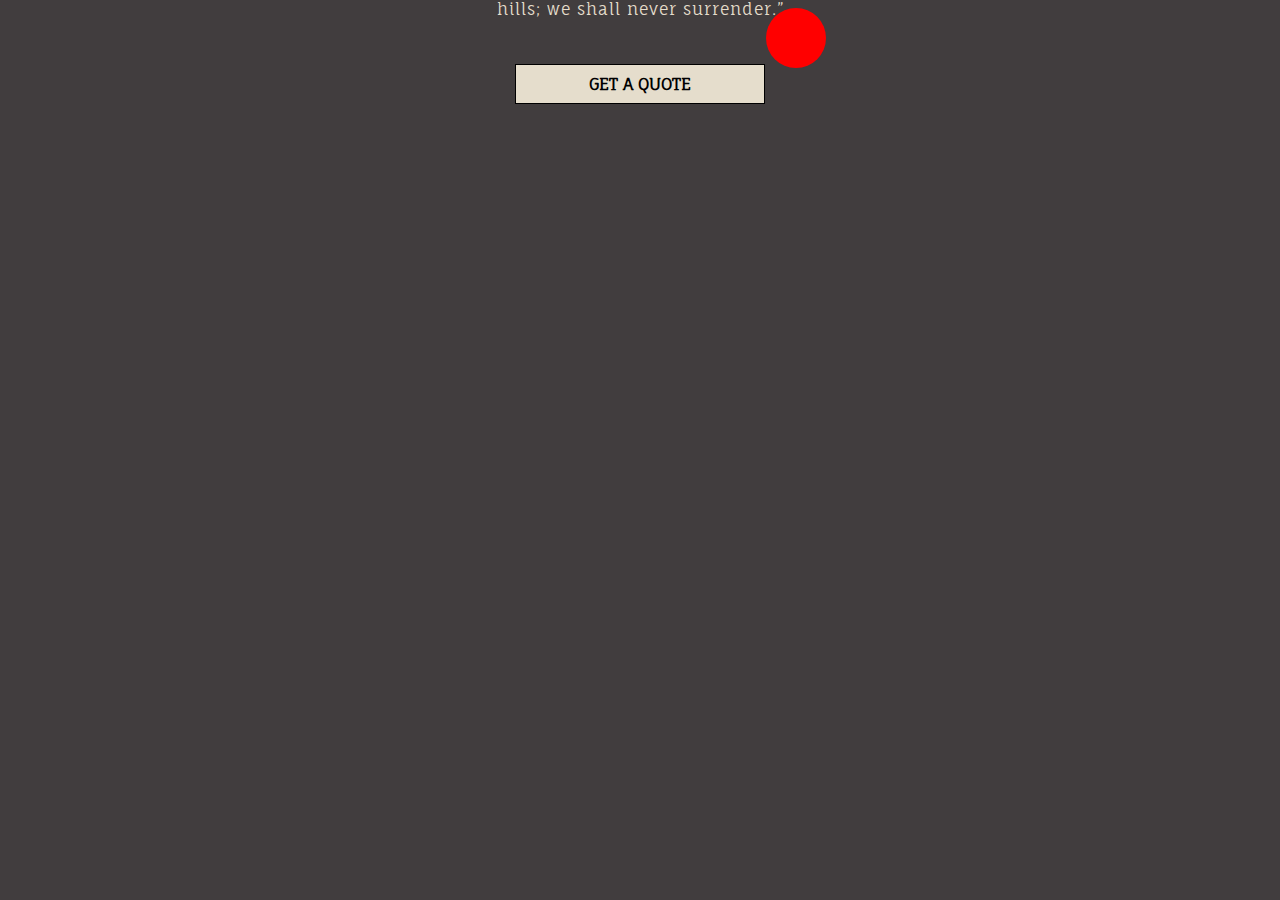
==== little light-big ideas/index.html @ b15c28a7 "Final CC for Javascript" ====
<!DOCTYPE html>
<html >
  <head>
    <meta charset="UTF-8">
    <title>Little Light With Big Ideas</title>
        <link href='http://fonts.googleapis.com/css?family=Fauna+One' rel='stylesheet' type='text/css'>
        <link rel="stylesheet" href="css/style.css">  
  </head>

  <body>

    <div class="chain"></div>
    <div class="main">
    
		      <img alt="light bulb" height="576" src="http://i57.tinypic.com/107kgfs.png" width="110" class="lightbulb">
          
    
      <!--If the API isn't working auto Loads  -->  
		      <h1 id="quote">&ldquo;We shall defend our island, whatever the cost may be, we shall fight on the beaches, we shall fight on the landing grounds, we shall fight in the fields and in the streets, we shall fight in the hills; we shall never surrender.&rdquo;</h1>
    
      <h1 id="author"></h1>
		
		      <button id="random">get a quote</button>
    
          
  <!--     <button class="freepik"><a href="http://www.freepik.com/free-vector/light-bulb-idea_764825.htm">Get a light bulb</a></button> -->
    
	   </div>
</body>
      <script src='http://cdnjs.cloudflare.com/ajax/libs/jquery/2.1.3/jquery.min.js'></script>
      <script src="js/index.js"></script>    
</html>
---- little light-big ideas/css/style.css ----
body {
font-family: 'Fauna One', serif;
background-color: #413d3e;
color: #e5ddcc;
}

button {
  width: 250px;
  display: inline-block;
  text-align: center;
  border-width: 1px;
  border-style: solid;
  text-transform: uppercase;
  text-decoration: none;
  font-weight: bold;
  font-family: 'Fauna One', serif;
  font-size: 16px;
  background-color: #e5ddcc;
  border-radius: 0px;
  padding: 9px 21px 9px 21px;
}

button:hover {
  color: #e5ddcc;
  background-color: #413d3e;
}

button:active {
  background-color: #212121;
}

button:focus {
  outline:0;
}

h1 {
  font-size: 1em;
  font-weight: 300;
  color: #e5ddcc;
  letter-spacing: 1px;
  width: 80%;
  margin-bottom: 45px;
  margin-left: auto;
  margin-right: auto;
}

.main {
  width: 1100px;
  margin-top: -290px;
  margin-bottom: 50px;
  margin-left: auto;
  margin-right: auto;
  text-align: center;
}

.lightbulb {
  margin-bottom: 150px;  
}

.freepik {
  width: 250px;
}

a {
  text-decoration: none;
  color: #413d3e;
}

a:hover {
  color: #e5ddcc;
  background-color: #413d3e;
}

a:active {
  background-color: #212121;
}

.chain{
  width: 60px;
  height: 60px;
  background: red;
  -moz-border-radius: 50px;
  -webkit-border-radius: 50px;
  border-radius: 50px;
  margin-left: 60%;

}

.chain-pull {
  -webkit-animation: animation 2000ms linear both;
  animation: animation 2000ms linear both;
}

/* Generated with Bounce.js. Edit at http://goo.gl/yrTKIc */

@-webkit-keyframes animation { 
  0% { -webkit-transform: matrix3d(1, 0, 0, 0, 0, 1, 0, 0, 0, 0, 1, 0, 0, 0, 0, 1); transform: matrix3d(1, 0, 0, 0, 0, 1, 0, 0, 0, 0, 1, 0, 0, 0, 0, 1); }
  2.5% { -webkit-transform: matrix3d(1, 0, 0, 0, 0, 1, 0, 0, 0, 0, 1, 0, 0, 73.587, 0, 1); transform: matrix3d(1, 0, 0, 0, 0, 1, 0, 0, 0, 0, 1, 0, 0, 73.587, 0, 1); }
  4.9% { -webkit-transform: matrix3d(1, 0, 0, 0, 0, 1, 0, 0, 0, 0, 1, 0, 0, 124.72, 0, 1); transform: matrix3d(1, 0, 0, 0, 0, 1, 0, 0, 0, 0, 1, 0, 0, 124.72, 0, 1); }
  7.41% { -webkit-transform: matrix3d(1, 0, 0, 0, 0, 1, 0, 0, 0, 0, 1, 0, 0, 160.459, 0, 1); transform: matrix3d(1, 0, 0, 0, 0, 1, 0, 0, 0, 0, 1, 0, 0, 160.459, 0, 1); }
  9.81% { -webkit-transform: matrix3d(1, 0, 0, 0, 0, 1, 0, 0, 0, 0, 1, 0, 0, 181.815, 0, 1); transform: matrix3d(1, 0, 0, 0, 0, 1, 0, 0, 0, 0, 1, 0, 0, 181.815, 0, 1); }
  9.9% { -webkit-transform: matrix3d(1, 0, 0, 0, 0, 1, 0, 0, 0, 0, 1, 0, 0, 182.421, 0, 1); transform: matrix3d(1, 0, 0, 0, 0, 1, 0, 0, 0, 0, 1, 0, 0, 182.421, 0, 1); }
  10% { -webkit-transform: matrix3d(1, 0, 0, 0, 0, 1, 0, 0, 0, 0, 1, 0, 0, 183.078, 0, 1); transform: matrix3d(1, 0, 0, 0, 0, 1, 0, 0, 0, 0, 1, 0, 0, 183.078, 0, 1); }
  12.87% { -webkit-transform: matrix3d(1, 0, 0, 0, 0, 1, 0, 0, 0, 0, 1, 0, 0, 93.576, 0, 1); transform: matrix3d(1, 0, 0, 0, 0, 1, 0, 0, 0, 0, 1, 0, 0, 93.576, 0, 1); }
  14.71% { -webkit-transform: matrix3d(1, 0, 0, 0, 0, 1, 0, 0, 0, 0, 1, 0, 0, 46.475, 0, 1); transform: matrix3d(1, 0, 0, 0, 0, 1, 0, 0, 0, 0, 1, 0, 0, 46.475, 0, 1); }
  15.74% { -webkit-transform: matrix3d(1, 0, 0, 0, 0, 1, 0, 0, 0, 0, 1, 0, 0, 26.544, 0, 1); transform: matrix3d(1, 0, 0, 0, 0, 1, 0, 0, 0, 0, 1, 0, 0, 26.544, 0, 1); }
  18.61% { -webkit-transform: matrix3d(1, 0, 0, 0, 0, 1, 0, 0, 0, 0, 1, 0, 0, -6.439, 0, 1); transform: matrix3d(1, 0, 0, 0, 0, 1, 0, 0, 0, 0, 1, 0, 0, -6.439, 0, 1); }
  19.62% { -webkit-transform: matrix3d(1, 0, 0, 0, 0, 1, 0, 0, 0, 0, 1, 0, 0, -11.497, 0, 1); transform: matrix3d(1, 0, 0, 0, 0, 1, 0, 0, 0, 0, 1, 0, 0, -11.497, 0, 1); }
  21.48% { -webkit-transform: matrix3d(1, 0, 0, 0, 0, 1, 0, 0, 0, 0, 1, 0, 0, -14.814, 0, 1); transform: matrix3d(1, 0, 0, 0, 0, 1, 0, 0, 0, 0, 1, 0, 0, -14.814, 0, 1); }
  28.89% { -webkit-transform: matrix3d(1, 0, 0, 0, 0, 1, 0, 0, 0, 0, 1, 0, 0, -2.565, 0, 1); transform: matrix3d(1, 0, 0, 0, 0, 1, 0, 0, 0, 0, 1, 0, 0, -2.565, 0, 1); }
  33.93% { -webkit-transform: matrix3d(1, 0, 0, 0, 0, 1, 0, 0, 0, 0, 1, 0, 0, 1.452, 0, 1); transform: matrix3d(1, 0, 0, 0, 0, 1, 0, 0, 0, 0, 1, 0, 0, 1.452, 0, 1); }
  36.29% { -webkit-transform: matrix3d(1, 0, 0, 0, 0, 1, 0, 0, 0, 0, 1, 0, 0, 1.543, 0, 1); transform: matrix3d(1, 0, 0, 0, 0, 1, 0, 0, 0, 0, 1, 0, 0, 1.543, 0, 1); }
  48.15% { -webkit-transform: matrix3d(1, 0, 0, 0, 0, 1, 0, 0, 0, 0, 1, 0, 0, -0.078, 0, 1); transform: matrix3d(1, 0, 0, 0, 0, 1, 0, 0, 0, 0, 1, 0, 0, -0.078, 0, 1); }
  51.11% { -webkit-transform: matrix3d(1, 0, 0, 0, 0, 1, 0, 0, 0, 0, 1, 0, 0, -0.113, 0, 1); transform: matrix3d(1, 0, 0, 0, 0, 1, 0, 0, 0, 0, 1, 0, 0, -0.113, 0, 1); }
  65.99% { -webkit-transform: matrix3d(1, 0, 0, 0, 0, 1, 0, 0, 0, 0, 1, 0, 0, 0.004, 0, 1); transform: matrix3d(1, 0, 0, 0, 0, 1, 0, 0, 0, 0, 1, 0, 0, 0.004, 0, 1); }
  76.67% { -webkit-transform: matrix3d(1, 0, 0, 0, 0, 1, 0, 0, 0, 0, 1, 0, 0, 0, 0, 1); transform: matrix3d(1, 0, 0, 0, 0, 1, 0, 0, 0, 0, 1, 0, 0, 0, 0, 1); }
  76.78% { -webkit-transform: matrix3d(1, 0, 0, 0, 0, 1, 0, 0, 0, 0, 1, 0, 0, 0, 0, 1); transform: matrix3d(1, 0, 0, 0, 0, 1, 0, 0, 0, 0, 1, 0, 0, 0, 0, 1); }
  100% { -webkit-transform: matrix3d(1, 0, 0, 0, 0, 1, 0, 0, 0, 0, 1, 0, 0, 0, 0, 1); transform: matrix3d(1, 0, 0, 0, 0, 1, 0, 0, 0, 0, 1, 0, 0, 0, 0, 1); } 
}

@keyframes animation { 
  0% { -webkit-transform: matrix3d(1, 0, 0, 0, 0, 1, 0, 0, 0, 0, 1, 0, 0, 0, 0, 1); transform: matrix3d(1, 0, 0, 0, 0, 1, 0, 0, 0, 0, 1, 0, 0, 0, 0, 1); }
  2.5% { -webkit-transform: matrix3d(1, 0, 0, 0, 0, 1, 0, 0, 0, 0, 1, 0, 0, 73.587, 0, 1); transform: matrix3d(1, 0, 0, 0, 0, 1, 0, 0, 0, 0, 1, 0, 0, 73.587, 0, 1); }
  4.9% { -webkit-transform: matrix3d(1, 0, 0, 0, 0, 1, 0, 0, 0, 0, 1, 0, 0, 124.72, 0, 1); transform: matrix3d(1, 0, 0, 0, 0, 1, 0, 0, 0, 0, 1, 0, 0, 124.72, 0, 1); }
  7.41% { -webkit-transform: matrix3d(1, 0, 0, 0, 0, 1, 0, 0, 0, 0, 1, 0, 0, 160.459, 0, 1); transform: matrix3d(1, 0, 0, 0, 0, 1, 0, 0, 0, 0, 1, 0, 0, 160.459, 0, 1); }
  9.81% { -webkit-transform: matrix3d(1, 0, 0, 0, 0, 1, 0, 0, 0, 0, 1, 0, 0, 181.815, 0, 1); transform: matrix3d(1, 0, 0, 0, 0, 1, 0, 0, 0, 0, 1, 0, 0, 181.815, 0, 1); }
  9.9% { -webkit-transform: matrix3d(1, 0, 0, 0, 0, 1, 0, 0, 0, 0, 1, 0, 0, 182.421, 0, 1); transform: matrix3d(1, 0, 0, 0, 0, 1, 0, 0, 0, 0, 1, 0, 0, 182.421, 0, 1); }
  10% { -webkit-transform: matrix3d(1, 0, 0, 0, 0, 1, 0, 0, 0, 0, 1, 0, 0, 183.078, 0, 1); transform: matrix3d(1, 0, 0, 0, 0, 1, 0, 0, 0, 0, 1, 0, 0, 183.078, 0, 1); }
  12.87% { -webkit-transform: matrix3d(1, 0, 0, 0, 0, 1, 0, 0, 0, 0, 1, 0, 0, 93.576, 0, 1); transform: matrix3d(1, 0, 0, 0, 0, 1, 0, 0, 0, 0, 1, 0, 0, 93.576, 0, 1); }
  14.71% { -webkit-transform: matrix3d(1, 0, 0, 0, 0, 1, 0, 0, 0, 0, 1, 0, 0, 46.475, 0, 1); transform: matrix3d(1, 0, 0, 0, 0, 1, 0, 0, 0, 0, 1, 0, 0, 46.475, 0, 1); }
  15.74% { -webkit-transform: matrix3d(1, 0, 0, 0, 0, 1, 0, 0, 0, 0, 1, 0, 0, 26.544, 0, 1); transform: matrix3d(1, 0, 0, 0, 0, 1, 0, 0, 0, 0, 1, 0, 0, 26.544, 0, 1); }
  18.61% { -webkit-transform: matrix3d(1, 0, 0, 0, 0, 1, 0, 0, 0, 0, 1, 0, 0, -6.439, 0, 1); transform: matrix3d(1, 0, 0, 0, 0, 1, 0, 0, 0, 0, 1, 0, 0, -6.439, 0, 1); }
  19.62% { -webkit-transform: matrix3d(1, 0, 0, 0, 0, 1, 0, 0, 0, 0, 1, 0, 0, -11.497, 0, 1); transform: matrix3d(1, 0, 0, 0, 0, 1, 0, 0, 0, 0, 1, 0, 0, -11.497, 0, 1); }
  21.48% { -webkit-transform: matrix3d(1, 0, 0, 0, 0, 1, 0, 0, 0, 0, 1, 0, 0, -14.814, 0, 1); transform: matrix3d(1, 0, 0, 0, 0, 1, 0, 0, 0, 0, 1, 0, 0, -14.814, 0, 1); }
  28.89% { -webkit-transform: matrix3d(1, 0, 0, 0, 0, 1, 0, 0, 0, 0, 1, 0, 0, -2.565, 0, 1); transform: matrix3d(1, 0, 0, 0, 0, 1, 0, 0, 0, 0, 1, 0, 0, -2.565, 0, 1); }
  33.93% { -webkit-transform: matrix3d(1, 0, 0, 0, 0, 1, 0, 0, 0, 0, 1, 0, 0, 1.452, 0, 1); transform: matrix3d(1, 0, 0, 0, 0, 1, 0, 0, 0, 0, 1, 0, 0, 1.452, 0, 1); }
  36.29% { -webkit-transform: matrix3d(1, 0, 0, 0, 0, 1, 0, 0, 0, 0, 1, 0, 0, 1.543, 0, 1); transform: matrix3d(1, 0, 0, 0, 0, 1, 0, 0, 0, 0, 1, 0, 0, 1.543, 0, 1); }
  48.15% { -webkit-transform: matrix3d(1, 0, 0, 0, 0, 1, 0, 0, 0, 0, 1, 0, 0, -0.078, 0, 1); transform: matrix3d(1, 0, 0, 0, 0, 1, 0, 0, 0, 0, 1, 0, 0, -0.078, 0, 1); }
  51.11% { -webkit-transform: matrix3d(1, 0, 0, 0, 0, 1, 0, 0, 0, 0, 1, 0, 0, -0.113, 0, 1); transform: matrix3d(1, 0, 0, 0, 0, 1, 0, 0, 0, 0, 1, 0, 0, -0.113, 0, 1); }
  65.99% { -webkit-transform: matrix3d(1, 0, 0, 0, 0, 1, 0, 0, 0, 0, 1, 0, 0, 0.004, 0, 1); transform: matrix3d(1, 0, 0, 0, 0, 1, 0, 0, 0, 0, 1, 0, 0, 0.004, 0, 1); }
  76.67% { -webkit-transform: matrix3d(1, 0, 0, 0, 0, 1, 0, 0, 0, 0, 1, 0, 0, 0, 0, 1); transform: matrix3d(1, 0, 0, 0, 0, 1, 0, 0, 0, 0, 1, 0, 0, 0, 0, 1); }
  76.78% { -webkit-transform: matrix3d(1, 0, 0, 0, 0, 1, 0, 0, 0, 0, 1, 0, 0, 0, 0, 1); transform: matrix3d(1, 0, 0, 0, 0, 1, 0, 0, 0, 0, 1, 0, 0, 0, 0, 1); }
  100% { -webkit-transform: matrix3d(1, 0, 0, 0, 0, 1, 0, 0, 0, 0, 1, 0, 0, 0, 0, 1); transform: matrix3d(1, 0, 0, 0, 0, 1, 0, 0, 0, 0, 1, 0, 0, 0, 0, 1); } 
}
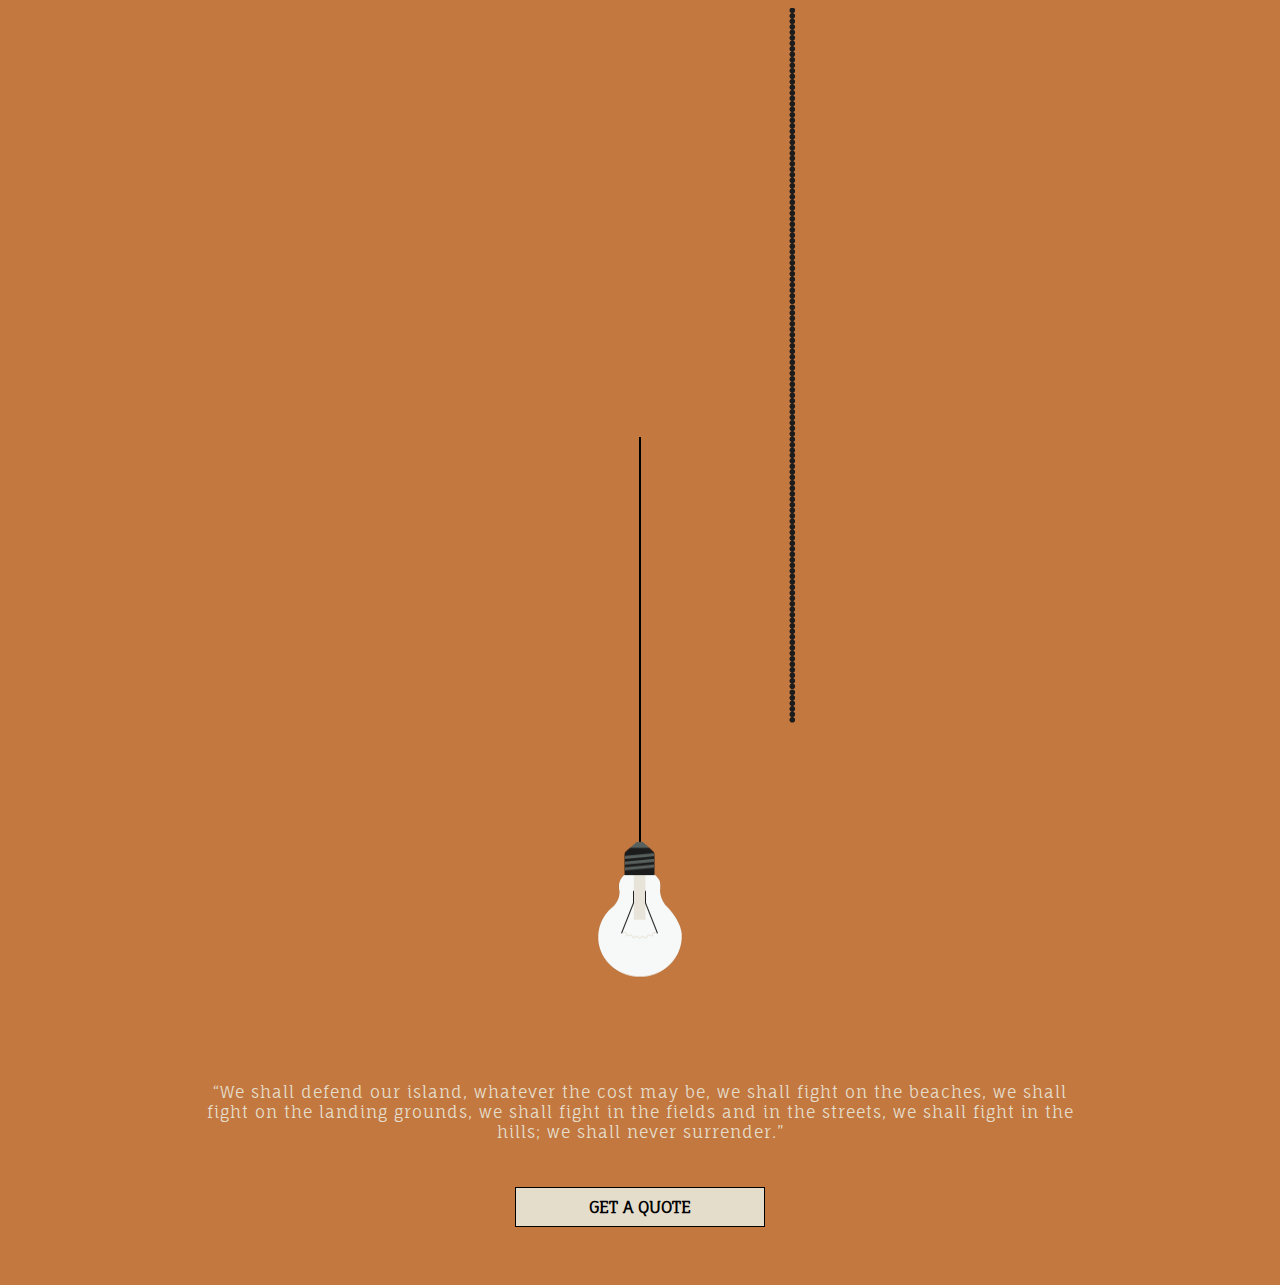
==== commit 6c40df73: "Updated CC JavaScript Final" ====
--- a/little light-big ideas/index.html
+++ b/little light-big ideas/index.html
@@ -8,24 +8,21 @@
   </head>
 
   <body>
-
-    <div class="chain"></div>
-    <div class="main">
-    
-		      <img alt="light bulb" height="576" src="http://i57.tinypic.com/107kgfs.png" width="110" class="lightbulb">
+    <div id="wrapper">
+      <img class="chain" src="images/chain.png">
+      <div class="main">
           
-    
-      <!--If the API isn't working auto Loads  -->  
-		      <h1 id="quote">&ldquo;We shall defend our island, whatever the cost may be, we shall fight on the beaches, we shall fight on the landing grounds, we shall fight in the fields and in the streets, we shall fight in the hills; we shall never surrender.&rdquo;</h1>
-    
-      <h1 id="author"></h1>
-		
-		      <button id="random">get a quote</button>
-    
-          
-  <!--     <button class="freepik"><a href="http://www.freepik.com/free-vector/light-bulb-idea_764825.htm">Get a light bulb</a></button> -->
-    
-	   </div>
+  		      <img alt="light bulb" height="550" src="images/Lightbulb.png" width="110" class="lightbulb">
+            
+      
+        <!--If the API isn't working auto Loads  -->  
+  		      <h1 id="quote">&ldquo;We shall defend our island, whatever the cost may be, we shall fight on the beaches, we shall fight on the landing grounds, we shall fight in the fields and in the streets, we shall fight in the hills; we shall never surrender.&rdquo;</h1>
+      
+        <h1 id="author"></h1>
+  		
+  		      <button id="random" autofocus="">get a quote</button>
+  	   </div>
+    </div>
 </body>
       <script src='http://cdnjs.cloudflare.com/ajax/libs/jquery/2.1.3/jquery.min.js'></script>
       <script src="js/index.js"></script>    
--- a/little light-big ideas/css/style.css
+++ b/little light-big ideas/css/style.css
@@ -1,7 +1,17 @@
 body {
 font-family: 'Fauna One', serif;
-background-color: #413d3e;
+background-color: #c3783f;
 color: #e5ddcc;
+}
+
+#wrapper{
+  box-shadow: inset auto 0 90px black;
+  overflow: auto;
+}
+
+
+#body-on{
+  background-color: #f28e2e;
 }
 
 button {
@@ -54,7 +64,7 @@
 }
 
 .lightbulb {
-  margin-bottom: 150px;  
+  margin-bottom: 80px;  
 }
 
 .freepik {
@@ -76,12 +86,6 @@
 }
 
 .chain{
-  width: 60px;
-  height: 60px;
-  background: red;
-  -moz-border-radius: 50px;
-  -webkit-border-radius: 50px;
-  border-radius: 50px;
   margin-left: 60%;
 
 }
